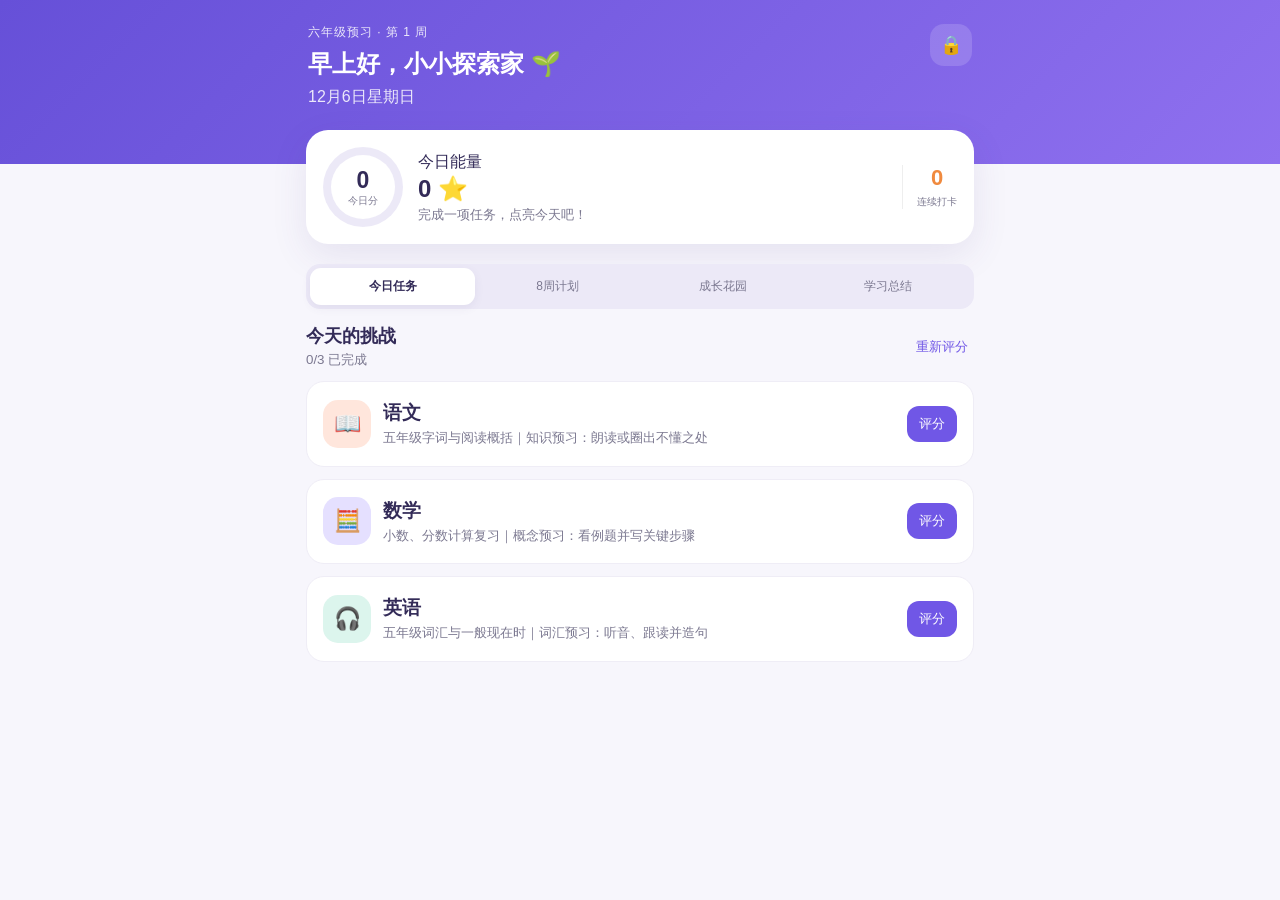
==== index.html @ 4192464f "发布星芽暑假学习系统" ====
<!doctype html><html lang="zh-CN"><head><meta charset="UTF-8"><meta name="viewport" content="width=device-width,initial-scale=1,viewport-fit=cover"><meta name="theme-color" content="#7559e8"><title>星芽暑假学习营</title><link rel="stylesheet" href="style.css"></head>
<body><header class="hero"><div><p class="eyebrow">六年级预习 · 第 <span id="weekNo">1</span> 周</p><h1>早上好，小小探索家 🌱</h1><p id="dateText"></p></div><button class="icon-btn" id="parentBtn">🔒</button></header><main>
<section class="score-card"><div class="ring" id="scoreRing"><strong id="totalScore">0</strong><span>今日分</span></div><div class="score-copy"><p>今日能量</p><h2><span id="stars">0</span> ⭐</h2><small id="encouragement"></small></div><div class="streak"><b id="streak">0</b><span>连续打卡</span></div></section>
<nav class="tabs"><button class="active" data-page="today">今日任务</button><button data-page="plan">8周计划</button><button data-page="growth">成长花园</button><button data-page="report">学习总结</button></nav>
<section class="page active" id="today"><div class="section-title"><div><span>今天的挑战</span><small id="doneCount"></small></div><button id="resetToday" class="text-btn">重新评分</button></div><div id="taskList" class="task-list"></div></section>
<section class="page" id="plan"><div class="section-title"><div><span>暑假成长地图</span><small>每周学习6天，第7天复盘休息</small></div></div><div id="planList" class="plan-list"></div></section>
<section class="page" id="growth"><div class="level-card"><span>当前等级</span><h2 id="levelName"></h2><div class="progress"><i id="levelProgress"></i></div><small id="levelHint"></small></div><h3>我的徽章</h3><div class="badges" id="badges"></div><h3>近7天能量</h3><div class="chart" id="weekChart"></div></section>
<section class="page" id="report"><div class="report-card"><p class="eyebrow">本周学习评分</p><div class="big-grade"><strong id="weekScore">0</strong><span>/ 100</span></div><p id="summaryText"></p></div><div id="subjectStats" class="subject-stats"></div><div class="suggestion"><h3>下周小目标 🎯</h3><p id="nextGoal"></p></div></section></main>
<dialog id="scoreDialog"><form method="dialog"><button class="close" value="cancel">×</button><div class="modal-head"><span id="modalIcon"></span><div><small>完成任务后自评</small><h2 id="modalTitle"></h2></div></div><div id="scoreFields"></div><div class="total-preview">本次得分 <strong id="previewScore">0</strong> / 100</div><button class="primary" id="saveScore">保存评分，获得星星</button></form></dialog>
<dialog id="pinDialog"><form method="dialog"><button class="close" value="cancel">×</button><h2>进入家长中心</h2><p class="muted">请输入4位密码。首次使用默认密码为 1234。</p><label>家长密码<input id="pinInput" type="password" inputmode="numeric" maxlength="4" placeholder="••••"></label><p class="error" id="pinError"></p><button class="primary" id="unlockParent">确认进入</button></form></dialog>
<dialog id="parentDialog"><form method="dialog"><button class="close" value="cancel">×</button><h2>家长中心</h2><p class="muted">设置计划、修改密码或备份学习记录。</p><label>孩子称呼<input id="childName" type="text" maxlength="12"></label><label>暑假开始日期<input id="startDate" type="date"></label><label>新家长密码<input id="newPin" type="password" inputmode="numeric" maxlength="4" placeholder="不修改请留空"></label><div id="taskEditors"></div><button class="primary" id="saveSettings">保存设置</button><div class="export-row"><button id="exportCsv" type="button">导出评分表</button><button id="exportJson" type="button">备份数据</button></div><button class="danger" id="clearData" type="button">清空全部学习记录</button></form></dialog>
<script src="plan.js"></script><script src="app.js"></script></body></html>
---- style.css ----
:root{--purple:#7057e6;--deep:#332b58;--bg:#f7f6fc;--card:#fff;--muted:#7b7890;--green:#57b894;--yellow:#ffbf4b;--red:#ef6f79}*{box-sizing:border-box}body{margin:0;background:var(--bg);color:var(--deep);font-family:-apple-system,BlinkMacSystemFont,"Segoe UI","PingFang SC",sans-serif}.hero{padding:calc(24px + env(safe-area-inset-top)) 22px 56px;background:linear-gradient(135deg,#6650d8,#8f70ef);color:white;display:flex;justify-content:space-between;align-items:flex-start}.hero h1{font-size:24px;margin:7px 0}.hero p{margin:0;opacity:.86}.eyebrow{font-size:12px;letter-spacing:1px;text-transform:uppercase}.icon-btn{border:0;background:#ffffff26;color:white;width:42px;height:42px;border-radius:14px;font-size:18px}main{max-width:700px;margin:-34px auto 0;padding:0 16px 40px}.score-card{background:var(--card);border-radius:22px;padding:17px;display:flex;align-items:center;gap:15px;box-shadow:0 12px 36px #4c3d8c1a}.ring{width:80px;height:80px;border-radius:50%;background:conic-gradient(var(--purple) 0deg,#ece9f7 0);display:grid;place-content:center;text-align:center;position:relative}.ring:after{content:"";background:white;position:absolute;inset:8px;border-radius:50%}.ring strong,.ring span{z-index:1}.ring strong{font-size:23px}.ring span{font-size:10px;color:var(--muted)}.score-copy{flex:1}.score-copy p,.score-copy h2{margin:2px 0}.score-copy small{color:var(--muted)}.streak{text-align:center;border-left:1px solid #eee;padding-left:14px}.streak b{display:block;font-size:22px;color:#f08a3e}.streak span{font-size:10px;color:var(--muted)}.tabs{display:flex;margin:20px 0 15px;background:#ece9f7;padding:4px;border-radius:14px}.tabs button{flex:1;border:0;background:transparent;padding:10px 4px;border-radius:11px;color:var(--muted)}.tabs button.active{background:white;color:var(--deep);font-weight:700;box-shadow:0 3px 10px #564b8014}.page{display:none}.page.active{display:block}.section-title{display:flex;justify-content:space-between;align-items:center;margin-bottom:12px}.section-title span{font-size:18px;font-weight:700}.section-title small{display:block;color:var(--muted);margin-top:3px}.text-btn{border:0;background:transparent;color:var(--purple)}.task-list{display:grid;gap:12px}.task{background:white;border-radius:18px;padding:16px;display:grid;grid-template-columns:48px 1fr auto;gap:12px;align-items:center;border:1px solid #efedf6}.task.done{border-color:#b9e4d4;background:#fbfffd}.task-icon{width:48px;height:48px;border-radius:15px;display:grid;place-content:center;font-size:22px}.task h3,.task p{margin:2px 0}.task p{font-size:13px;color:var(--muted);line-height:1.5}.task button{border:0;background:var(--purple);color:white;border-radius:12px;padding:9px 12px}.task.done button{background:var(--green)}.task .score{font-weight:800;color:var(--green)}.level-card,.report-card,.suggestion{padding:20px;background:white;border-radius:20px;margin-bottom:15px}.level-card h2{margin:4px 0 13px}.progress{height:10px;background:#eeeaf9;border-radius:99px;overflow:hidden}.progress i{display:block;height:100%;background:linear-gradient(90deg,#59c69e,#8c70eb);width:0}.badges{display:grid;grid-template-columns:repeat(3,1fr);gap:10px;margin:10px 0 22px}.badge{background:white;border-radius:16px;padding:14px 5px;text-align:center;filter:grayscale(1);opacity:.46}.badge.earned{filter:none;opacity:1}.badge span{display:block;font-size:28px}.badge small{font-size:11px}.chart{height:150px;background:white;border-radius:18px;padding:16px;display:flex;align-items:flex-end;justify-content:space-around}.bar{width:9%;text-align:center;font-size:10px;color:var(--muted)}.bar i{display:block;background:linear-gradient(#8870ec,#62c5a3);border-radius:7px 7px 3px 3px;min-height:3px;margin-bottom:5px}.big-grade strong{font-size:48px;color:var(--purple)}.big-grade span{color:var(--muted)}.report-card>p:last-child{line-height:1.7;color:#646078}.subject-stats{display:grid;gap:10px}.stat{background:white;padding:15px;border-radius:16px;display:flex;justify-content:space-between}.suggestion{margin-top:15px;background:#fff9e9}.suggestion h3{margin-top:0}dialog{border:0;border-radius:24px;padding:0;width:min(92%,500px);max-height:88vh;color:var(--deep)}dialog::backdrop{background:#29223e99;backdrop-filter:blur(3px)}dialog form{padding:23px;overflow:auto;max-height:88vh}.close{float:right;border:0;background:#eeeaf6;width:32px;height:32px;border-radius:50%;font-size:22px}.modal-head{display:flex;gap:12px;align-items:center;margin-bottom:18px}.modal-head>span{font-size:32px}.modal-head h2,.modal-head small{margin:0}.score-row{margin:15px 0}.score-row label{display:flex;justify-content:space-between}.score-row input{width:100%;accent-color:var(--purple)}.total-preview{background:#f2effc;padding:14px;border-radius:13px;margin:18px 0;text-align:center}.primary{width:100%;padding:14px;border:0;border-radius:13px;background:var(--purple);color:white;font-size:16px;font-weight:700}dialog label{display:block;margin:14px 0;font-size:13px}dialog input[type=text],dialog input[type=date],dialog input:not([type]){display:block;width:100%;padding:12px;border:1px solid #ddd8ed;border-radius:10px;margin-top:5px;font-size:15px}.muted{color:var(--muted);font-size:13px}.editor{border-top:1px solid #eee;padding-top:8px}.danger{border:0;background:transparent;color:var(--red);width:100%;padding:15px;margin-top:7px}@media(min-width:600px){.hero{padding-left:calc((100% - 700px)/2 + 18px);padding-right:calc((100% - 700px)/2 + 18px)}}
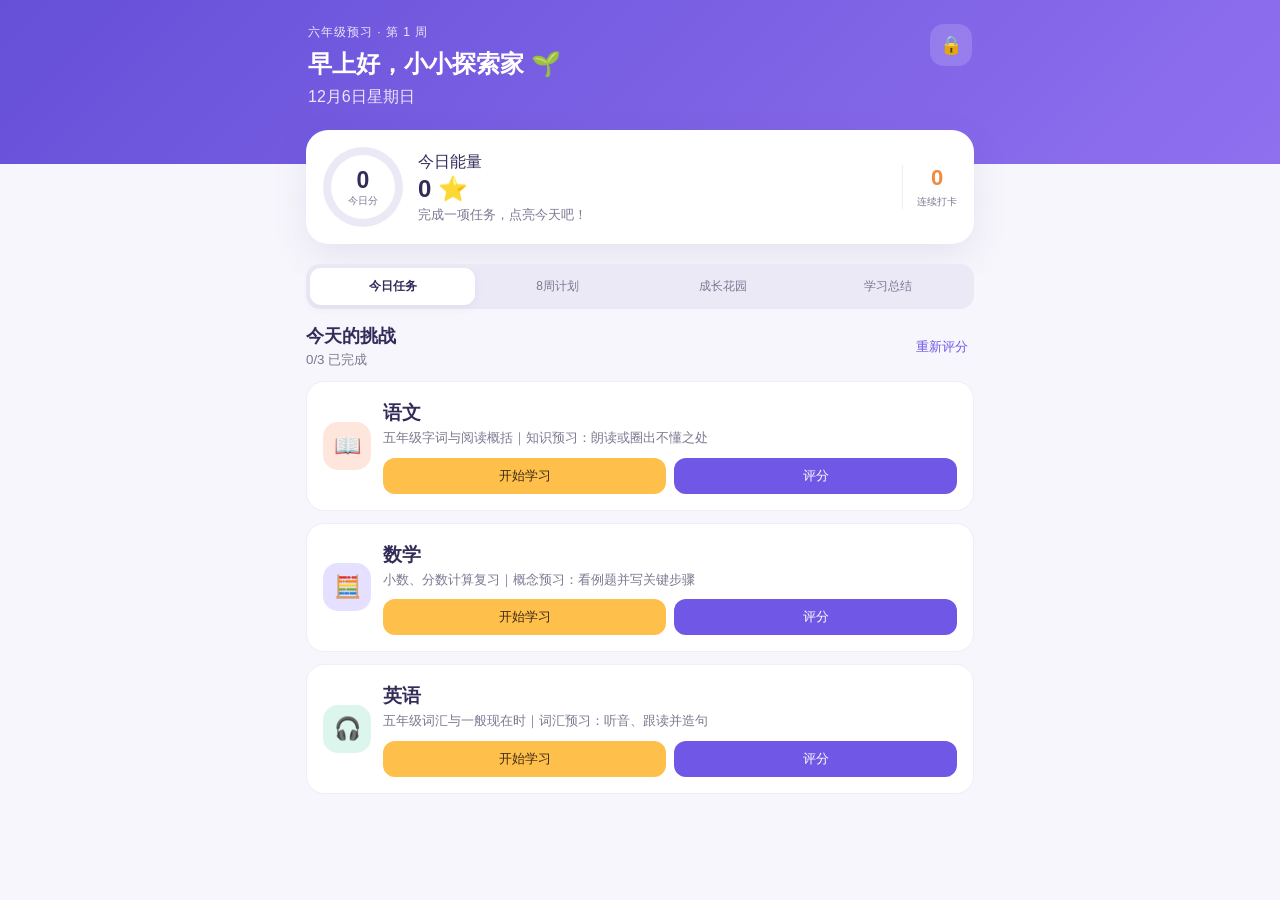
==== commit 8a2769b1: "新增课程学习内容" ====
--- a/index.html
+++ b/index.html
@@ -7,6 +7,7 @@
 <section class="page" id="growth"><div class="level-card"><span>当前等级</span><h2 id="levelName"></h2><div class="progress"><i id="levelProgress"></i></div><small id="levelHint"></small></div><h3>我的徽章</h3><div class="badges" id="badges"></div><h3>近7天能量</h3><div class="chart" id="weekChart"></div></section>
 <section class="page" id="report"><div class="report-card"><p class="eyebrow">本周学习评分</p><div class="big-grade"><strong id="weekScore">0</strong><span>/ 100</span></div><p id="summaryText"></p></div><div id="subjectStats" class="subject-stats"></div><div class="suggestion"><h3>下周小目标 🎯</h3><p id="nextGoal"></p></div></section></main>
 <dialog id="scoreDialog"><form method="dialog"><button class="close" value="cancel">×</button><div class="modal-head"><span id="modalIcon"></span><div><small>完成任务后自评</small><h2 id="modalTitle"></h2></div></div><div id="scoreFields"></div><div class="total-preview">本次得分 <strong id="previewScore">0</strong> / 100</div><button class="primary" id="saveScore">保存评分，获得星星</button></form></dialog>
+<dialog id="lessonDialog"><form method="dialog"><button class="close" value="cancel">×</button><div class="modal-head"><span id="lessonIcon"></span><div><small id="lessonMeta"></small><h2 id="lessonTitle"></h2></div></div><div id="lessonBody"></div><button class="primary" id="finishLesson">学完了，去评分</button></form></dialog>
 <dialog id="pinDialog"><form method="dialog"><button class="close" value="cancel">×</button><h2>进入家长中心</h2><p class="muted">请输入4位密码。首次使用默认密码为 1234。</p><label>家长密码<input id="pinInput" type="password" inputmode="numeric" maxlength="4" placeholder="••••"></label><p class="error" id="pinError"></p><button class="primary" id="unlockParent">确认进入</button></form></dialog>
 <dialog id="parentDialog"><form method="dialog"><button class="close" value="cancel">×</button><h2>家长中心</h2><p class="muted">设置计划、修改密码或备份学习记录。</p><label>孩子称呼<input id="childName" type="text" maxlength="12"></label><label>暑假开始日期<input id="startDate" type="date"></label><label>新家长密码<input id="newPin" type="password" inputmode="numeric" maxlength="4" placeholder="不修改请留空"></label><div id="taskEditors"></div><button class="primary" id="saveSettings">保存设置</button><div class="export-row"><button id="exportCsv" type="button">导出评分表</button><button id="exportJson" type="button">备份数据</button></div><button class="danger" id="clearData" type="button">清空全部学习记录</button></form></dialog>
-<script src="plan.js"></script><script src="app.js"></script></body></html>
+<script src="plan.js"></script><script src="lessons.js"></script><script src="app.js"></script></body></html>
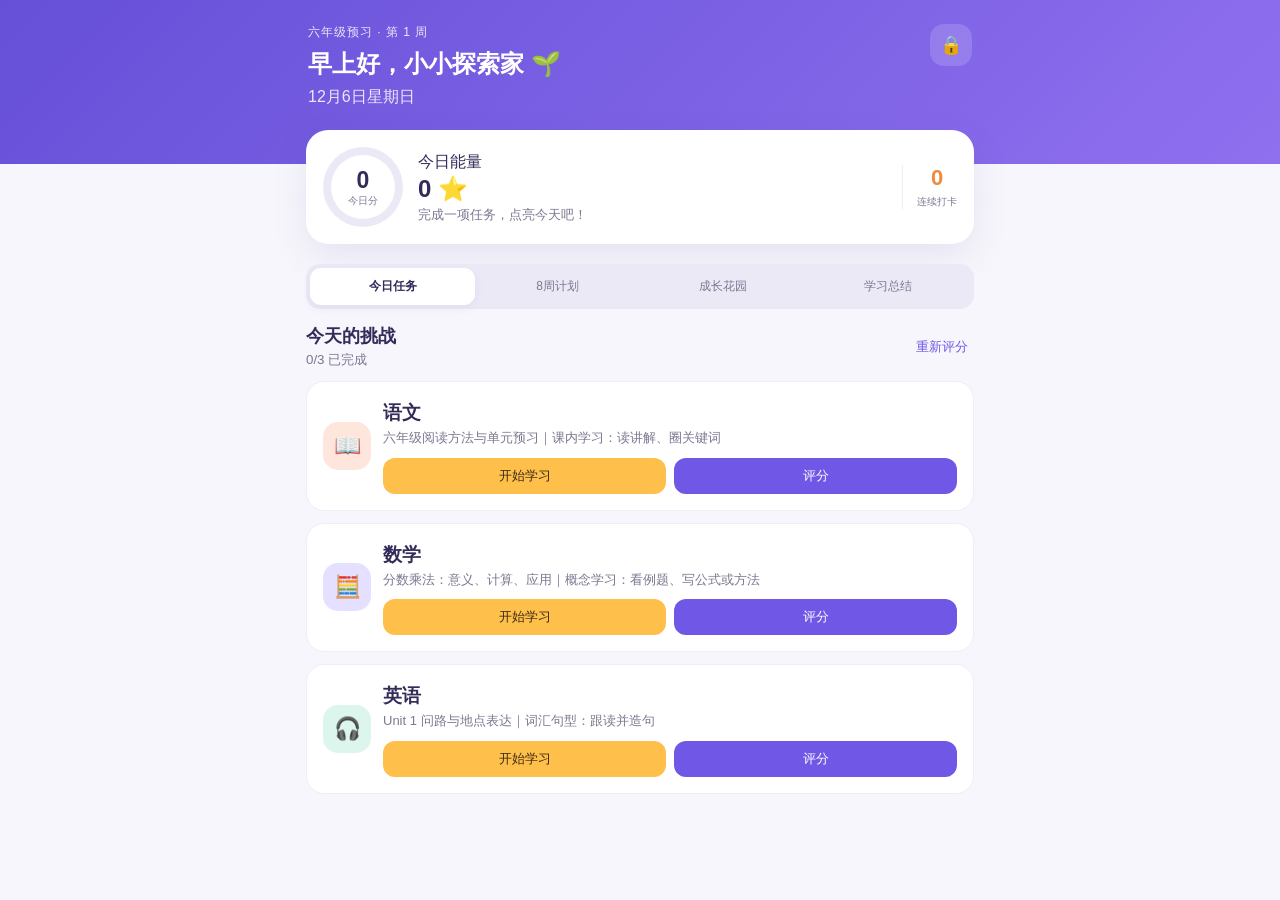
==== commit c5c84f94: "更新为六年级学习内容" ====
--- a/index.html
+++ b/index.html
@@ -1,4 +1,4 @@
-<!doctype html><html lang="zh-CN"><head><meta charset="UTF-8"><meta name="viewport" content="width=device-width,initial-scale=1,viewport-fit=cover"><meta name="theme-color" content="#7559e8"><title>星芽暑假学习营</title><link rel="stylesheet" href="style.css"></head>
+<!doctype html><html lang="zh-CN"><head><meta charset="UTF-8"><meta name="viewport" content="width=device-width,initial-scale=1,viewport-fit=cover"><meta name="theme-color" content="#7559e8"><title>星芽暑假学习营</title><link rel="stylesheet" href="style.css?v=3"></head>
 <body><header class="hero"><div><p class="eyebrow">六年级预习 · 第 <span id="weekNo">1</span> 周</p><h1>早上好，小小探索家 🌱</h1><p id="dateText"></p></div><button class="icon-btn" id="parentBtn">🔒</button></header><main>
 <section class="score-card"><div class="ring" id="scoreRing"><strong id="totalScore">0</strong><span>今日分</span></div><div class="score-copy"><p>今日能量</p><h2><span id="stars">0</span> ⭐</h2><small id="encouragement"></small></div><div class="streak"><b id="streak">0</b><span>连续打卡</span></div></section>
 <nav class="tabs"><button class="active" data-page="today">今日任务</button><button data-page="plan">8周计划</button><button data-page="growth">成长花园</button><button data-page="report">学习总结</button></nav>
@@ -10,4 +10,4 @@
 <dialog id="lessonDialog"><form method="dialog"><button class="close" value="cancel">×</button><div class="modal-head"><span id="lessonIcon"></span><div><small id="lessonMeta"></small><h2 id="lessonTitle"></h2></div></div><div id="lessonBody"></div><button class="primary" id="finishLesson">学完了，去评分</button></form></dialog>
 <dialog id="pinDialog"><form method="dialog"><button class="close" value="cancel">×</button><h2>进入家长中心</h2><p class="muted">请输入4位密码。首次使用默认密码为 1234。</p><label>家长密码<input id="pinInput" type="password" inputmode="numeric" maxlength="4" placeholder="••••"></label><p class="error" id="pinError"></p><button class="primary" id="unlockParent">确认进入</button></form></dialog>
 <dialog id="parentDialog"><form method="dialog"><button class="close" value="cancel">×</button><h2>家长中心</h2><p class="muted">设置计划、修改密码或备份学习记录。</p><label>孩子称呼<input id="childName" type="text" maxlength="12"></label><label>暑假开始日期<input id="startDate" type="date"></label><label>新家长密码<input id="newPin" type="password" inputmode="numeric" maxlength="4" placeholder="不修改请留空"></label><div id="taskEditors"></div><button class="primary" id="saveSettings">保存设置</button><div class="export-row"><button id="exportCsv" type="button">导出评分表</button><button id="exportJson" type="button">备份数据</button></div><button class="danger" id="clearData" type="button">清空全部学习记录</button></form></dialog>
-<script src="plan.js"></script><script src="lessons.js"></script><script src="app.js"></script></body></html>
+<script src="plan.js?v=3"></script><script src="lessons.js?v=3"></script><script src="app.js?v=3"></script></body></html>
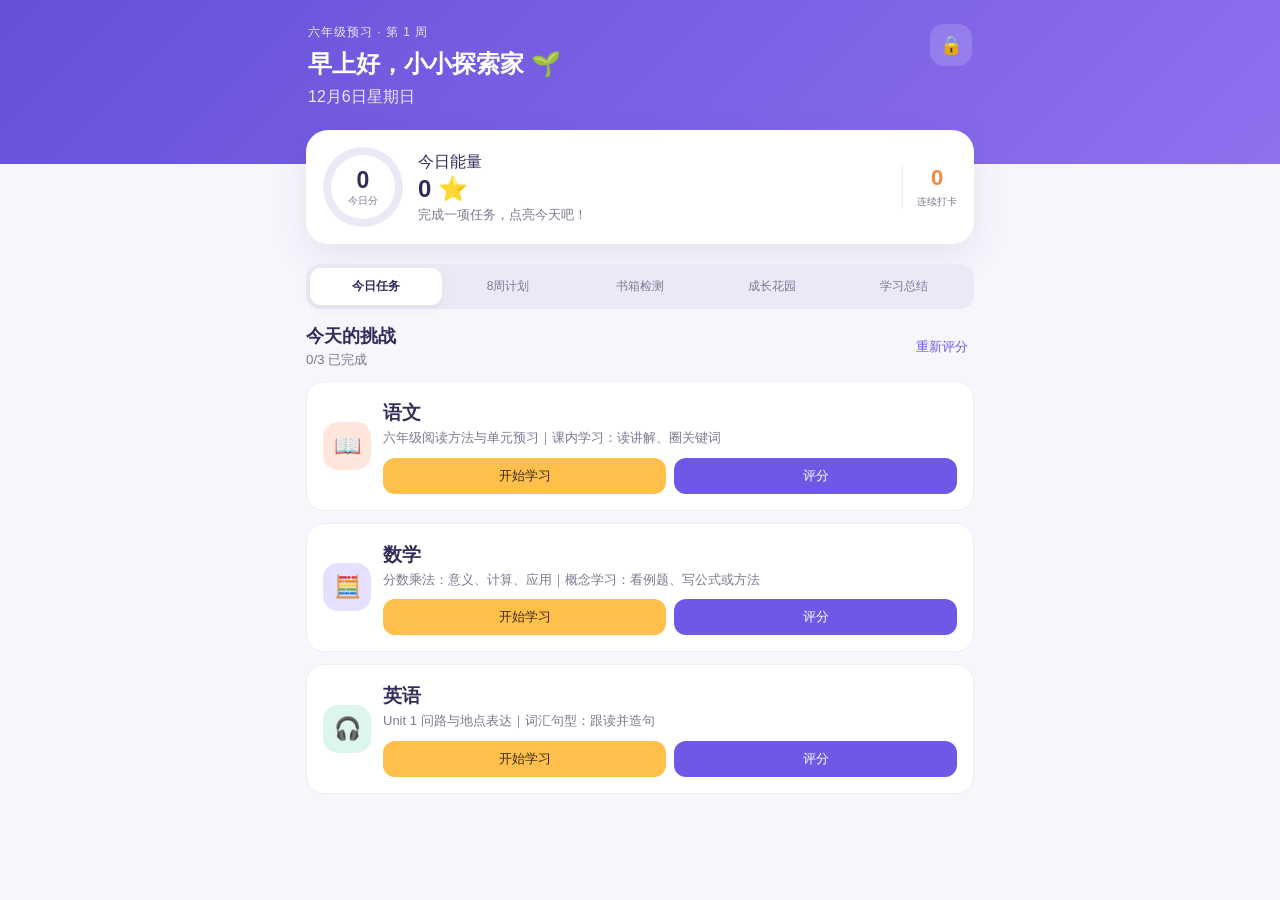
==== commit f652188f: "新增一本书箱学习成果检测工具" ====
--- a/index.html
+++ b/index.html
@@ -1,13 +1,15 @@
-<!doctype html><html lang="zh-CN"><head><meta charset="UTF-8"><meta name="viewport" content="width=device-width,initial-scale=1,viewport-fit=cover"><meta name="theme-color" content="#7559e8"><title>星芽暑假学习营</title><link rel="stylesheet" href="style.css?v=3"></head>
+<!doctype html><html lang="zh-CN"><head><meta charset="UTF-8"><meta name="viewport" content="width=device-width,initial-scale=1,viewport-fit=cover"><meta name="theme-color" content="#7559e8"><title>星芽暑假学习营</title><link rel="stylesheet" href="style.css?v=4"></head>
 <body><header class="hero"><div><p class="eyebrow">六年级预习 · 第 <span id="weekNo">1</span> 周</p><h1>早上好，小小探索家 🌱</h1><p id="dateText"></p></div><button class="icon-btn" id="parentBtn">🔒</button></header><main>
 <section class="score-card"><div class="ring" id="scoreRing"><strong id="totalScore">0</strong><span>今日分</span></div><div class="score-copy"><p>今日能量</p><h2><span id="stars">0</span> ⭐</h2><small id="encouragement"></small></div><div class="streak"><b id="streak">0</b><span>连续打卡</span></div></section>
-<nav class="tabs"><button class="active" data-page="today">今日任务</button><button data-page="plan">8周计划</button><button data-page="growth">成长花园</button><button data-page="report">学习总结</button></nav>
+<nav class="tabs"><button class="active" data-page="today">今日任务</button><button data-page="plan">8周计划</button><button data-page="bookcheck">书箱检测</button><button data-page="growth">成长花园</button><button data-page="report">学习总结</button></nav>
 <section class="page active" id="today"><div class="section-title"><div><span>今天的挑战</span><small id="doneCount"></small></div><button id="resetToday" class="text-btn">重新评分</button></div><div id="taskList" class="task-list"></div></section>
 <section class="page" id="plan"><div class="section-title"><div><span>暑假成长地图</span><small>每周学习6天，第7天复盘休息</small></div></div><div id="planList" class="plan-list"></div></section>
+<section class="page" id="bookcheck"><div class="section-title"><div><span>书箱成果检测</span><small id="bookCheckSub">学完一本/一章，就来验收一次</small></div><button id="startBookCheck" class="text-btn">开始检测</button></div><div id="bookCheckPanel"></div><h3>检测记录</h3><div id="bookCheckHistory" class="subject-stats"></div></section>
 <section class="page" id="growth"><div class="level-card"><span>当前等级</span><h2 id="levelName"></h2><div class="progress"><i id="levelProgress"></i></div><small id="levelHint"></small></div><h3>我的徽章</h3><div class="badges" id="badges"></div><h3>近7天能量</h3><div class="chart" id="weekChart"></div></section>
 <section class="page" id="report"><div class="report-card"><p class="eyebrow">本周学习评分</p><div class="big-grade"><strong id="weekScore">0</strong><span>/ 100</span></div><p id="summaryText"></p></div><div id="subjectStats" class="subject-stats"></div><div class="suggestion"><h3>下周小目标 🎯</h3><p id="nextGoal"></p></div></section></main>
 <dialog id="scoreDialog"><form method="dialog"><button class="close" value="cancel">×</button><div class="modal-head"><span id="modalIcon"></span><div><small>完成任务后自评</small><h2 id="modalTitle"></h2></div></div><div id="scoreFields"></div><div class="total-preview">本次得分 <strong id="previewScore">0</strong> / 100</div><button class="primary" id="saveScore">保存评分，获得星星</button></form></dialog>
 <dialog id="lessonDialog"><form method="dialog"><button class="close" value="cancel">×</button><div class="modal-head"><span id="lessonIcon"></span><div><small id="lessonMeta"></small><h2 id="lessonTitle"></h2></div></div><div id="lessonBody"></div><button class="primary" id="finishLesson">学完了，去评分</button></form></dialog>
+<dialog id="bookDialog"><form method="dialog"><button class="close" value="cancel">×</button><div class="modal-head"><span>📦</span><div><small id="bookQuizMeta"></small><h2>书箱学习成果检测</h2></div></div><div id="bookQuizBody"></div><div class="total-preview">本次检测 <strong id="bookPreviewScore">0</strong> / 100</div><button class="primary" id="saveBookCheck">保存检测结果</button></form></dialog>
 <dialog id="pinDialog"><form method="dialog"><button class="close" value="cancel">×</button><h2>进入家长中心</h2><p class="muted">请输入4位密码。首次使用默认密码为 1234。</p><label>家长密码<input id="pinInput" type="password" inputmode="numeric" maxlength="4" placeholder="••••"></label><p class="error" id="pinError"></p><button class="primary" id="unlockParent">确认进入</button></form></dialog>
 <dialog id="parentDialog"><form method="dialog"><button class="close" value="cancel">×</button><h2>家长中心</h2><p class="muted">设置计划、修改密码或备份学习记录。</p><label>孩子称呼<input id="childName" type="text" maxlength="12"></label><label>暑假开始日期<input id="startDate" type="date"></label><label>新家长密码<input id="newPin" type="password" inputmode="numeric" maxlength="4" placeholder="不修改请留空"></label><div id="taskEditors"></div><button class="primary" id="saveSettings">保存设置</button><div class="export-row"><button id="exportCsv" type="button">导出评分表</button><button id="exportJson" type="button">备份数据</button></div><button class="danger" id="clearData" type="button">清空全部学习记录</button></form></dialog>
-<script src="plan.js?v=3"></script><script src="lessons.js?v=3"></script><script src="app.js?v=3"></script></body></html>
+<script src="plan.js?v=4"></script><script src="lessons.js?v=4"></script><script src="app.js?v=4"></script></body></html>
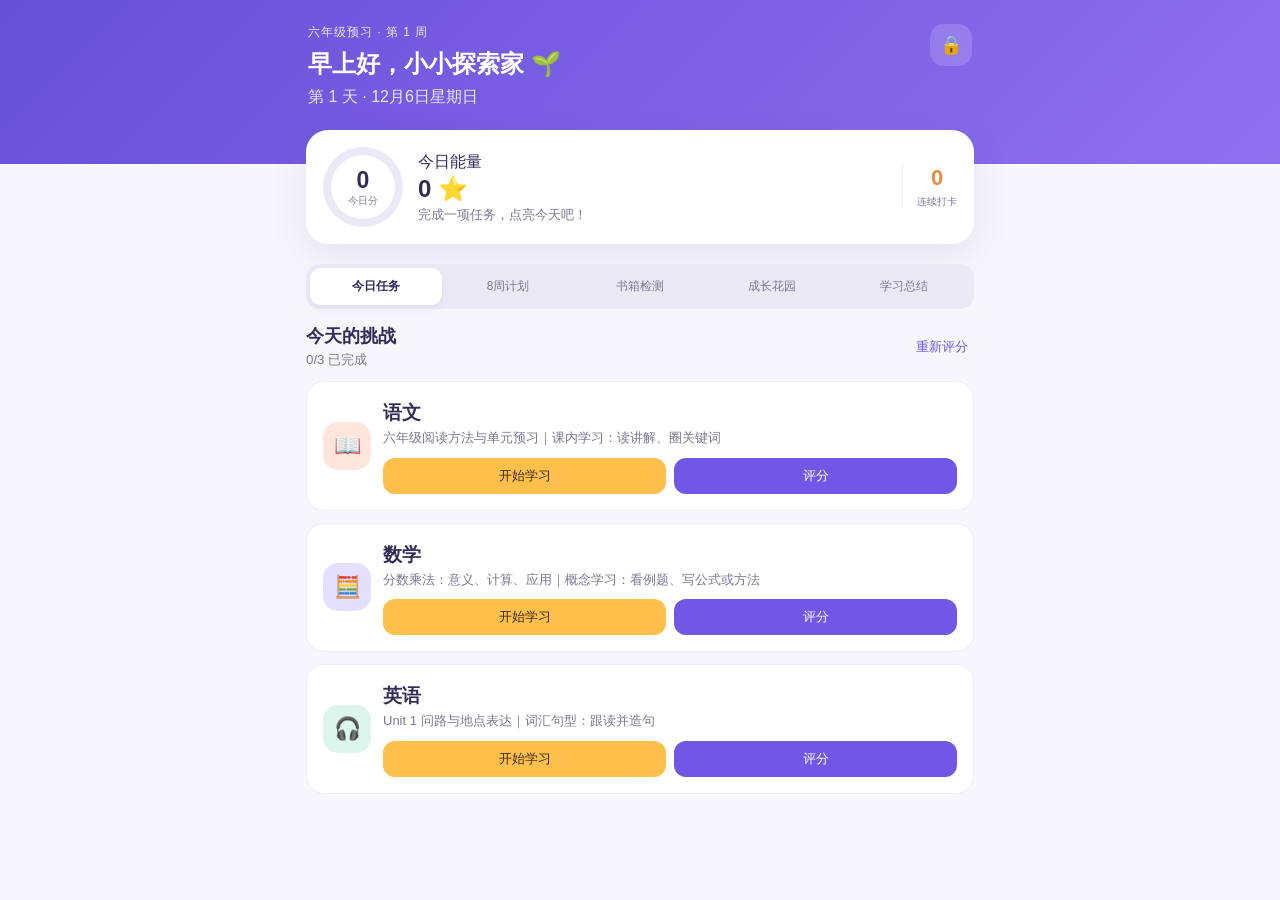
==== commit 97898432: "完成三科后自动进入下一天" ====
--- a/index.html
+++ b/index.html
@@ -1,4 +1,4 @@
-<!doctype html><html lang="zh-CN"><head><meta charset="UTF-8"><meta name="viewport" content="width=device-width,initial-scale=1,viewport-fit=cover"><meta name="theme-color" content="#7559e8"><title>星芽暑假学习营</title><link rel="stylesheet" href="style.css?v=4"></head>
+<!doctype html><html lang="zh-CN"><head><meta charset="UTF-8"><meta name="viewport" content="width=device-width,initial-scale=1,viewport-fit=cover"><meta name="theme-color" content="#7559e8"><title>星芽暑假学习营</title><link rel="stylesheet" href="style.css?v=5"></head>
 <body><header class="hero"><div><p class="eyebrow">六年级预习 · 第 <span id="weekNo">1</span> 周</p><h1>早上好，小小探索家 🌱</h1><p id="dateText"></p></div><button class="icon-btn" id="parentBtn">🔒</button></header><main>
 <section class="score-card"><div class="ring" id="scoreRing"><strong id="totalScore">0</strong><span>今日分</span></div><div class="score-copy"><p>今日能量</p><h2><span id="stars">0</span> ⭐</h2><small id="encouragement"></small></div><div class="streak"><b id="streak">0</b><span>连续打卡</span></div></section>
 <nav class="tabs"><button class="active" data-page="today">今日任务</button><button data-page="plan">8周计划</button><button data-page="bookcheck">书箱检测</button><button data-page="growth">成长花园</button><button data-page="report">学习总结</button></nav>
@@ -12,4 +12,4 @@
 <dialog id="bookDialog"><form method="dialog"><button class="close" value="cancel">×</button><div class="modal-head"><span>📦</span><div><small id="bookQuizMeta"></small><h2>书箱学习成果检测</h2></div></div><div id="bookQuizBody"></div><div class="total-preview">本次检测 <strong id="bookPreviewScore">0</strong> / 100</div><button class="primary" id="saveBookCheck">保存检测结果</button></form></dialog>
 <dialog id="pinDialog"><form method="dialog"><button class="close" value="cancel">×</button><h2>进入家长中心</h2><p class="muted">请输入4位密码。首次使用默认密码为 1234。</p><label>家长密码<input id="pinInput" type="password" inputmode="numeric" maxlength="4" placeholder="••••"></label><p class="error" id="pinError"></p><button class="primary" id="unlockParent">确认进入</button></form></dialog>
 <dialog id="parentDialog"><form method="dialog"><button class="close" value="cancel">×</button><h2>家长中心</h2><p class="muted">设置计划、修改密码或备份学习记录。</p><label>孩子称呼<input id="childName" type="text" maxlength="12"></label><label>暑假开始日期<input id="startDate" type="date"></label><label>新家长密码<input id="newPin" type="password" inputmode="numeric" maxlength="4" placeholder="不修改请留空"></label><div id="taskEditors"></div><button class="primary" id="saveSettings">保存设置</button><div class="export-row"><button id="exportCsv" type="button">导出评分表</button><button id="exportJson" type="button">备份数据</button></div><button class="danger" id="clearData" type="button">清空全部学习记录</button></form></dialog>
-<script src="plan.js?v=4"></script><script src="lessons.js?v=4"></script><script src="app.js?v=4"></script></body></html>
+<script src="plan.js?v=5"></script><script src="lessons.js?v=5"></script><script src="app.js?v=5"></script></body></html>
